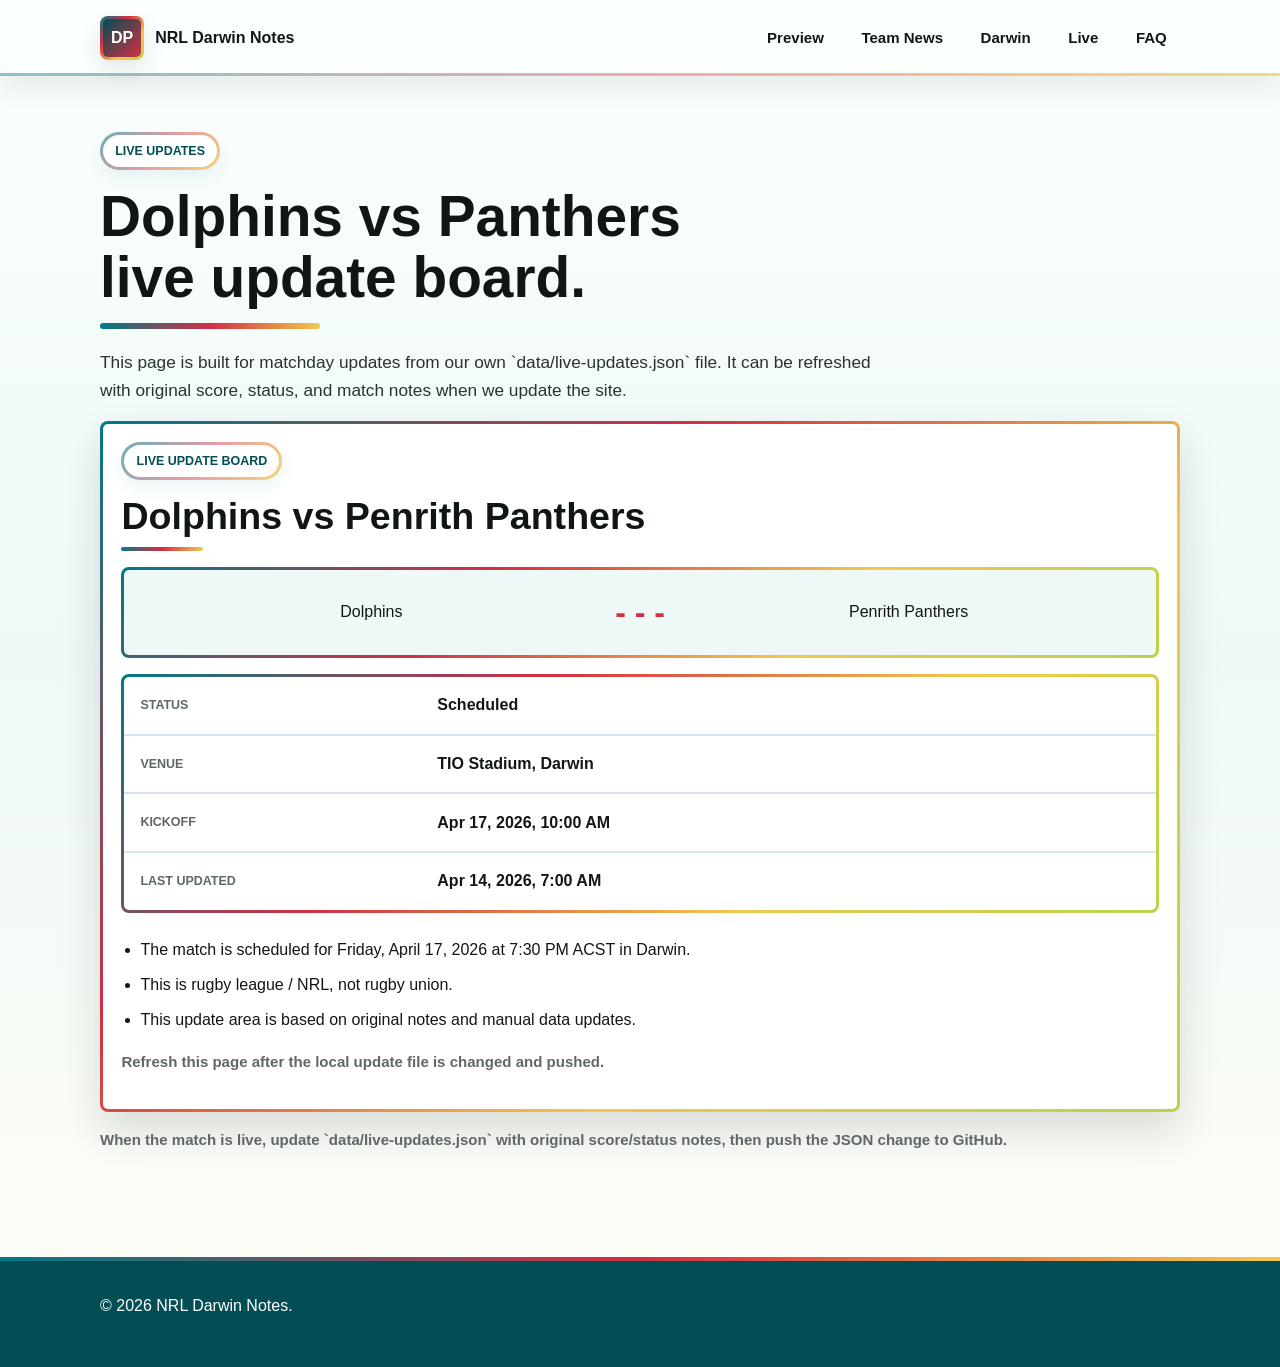
==== pages/live-updates.html @ 0f20f5aa "Initial Dolphins Panthers NRL preview site" ====
<!doctype html>
<html lang="en">
  <head>
    <meta charset="utf-8">
    <meta name="viewport" content="width=device-width, initial-scale=1">
    <meta name="google-site-verification" content="zPeMqoo2h3M_oqIertTkiu1rAj5quQBwW_J42bXbuFM">
    <title>Dolphins vs Panthers Live Updates Board</title>
    <meta name="description" content="Live update board for Dolphins vs Penrith Panthers using local original notes and a JSON data file.">
    <link rel="canonical" href="https://zeshanalikhan.github.io/dolphins-panthers-nrl-preview/pages/live-updates.html">
    <link rel="stylesheet" href="../styles.css">
  </head>
  <body>
    <header class="site-header">
      <div class="nav-wrap">
        <a class="brand" href="../index.html"><span class="brand-mark">DP</span><span>NRL Darwin Notes</span></a>
        <nav class="nav-links" aria-label="Main navigation">
          <a href="match-preview.html">Preview</a>
          <a href="team-news.html">Team News</a>
          <a href="darwin-match.html">Darwin</a>
          <a href="live-updates.html">Live</a>
          <a href="faq.html">FAQ</a>
        </nav>
      </div>
    </header>
    <main>
      <article class="article">
        <span class="eyebrow">Live updates</span>
        <h1>Dolphins vs Panthers live update board.</h1>
        <p class="lede">This page is built for matchday updates from our own `data/live-updates.json` file. It can be refreshed with original score, status, and match notes when we update the site.</p>
        <div data-live-root>
          <div class="live-card">
            <p class="eyebrow">Live update board</p>
            <h2>Loading match board</h2>
            <p>If the board does not load, the match is scheduled for Friday, April 17, 2026 at 7:30 PM ACST at TIO Stadium.</p>
          </div>
        </div>
        <p class="small-note">When the match is live, update `data/live-updates.json` with original score/status notes, then push the JSON change to GitHub.</p>
      </article>
    </main>
    <footer class="site-footer"><div class="footer-inner"><p>&copy; <span data-year>2026</span> NRL Darwin Notes.</p></div></footer>
    <script src="../app.js" defer></script>
  </body>
</html>
---- styles.css ----
:root {
  --ink: #121616;
  --paper: #fbfffd;
  --panel: #ffffff;
  --muted: #5f6767;
  --line: #1c2c2c;
  --line-soft: #bfd1ce;
  --aqua: #007a87;
  --aqua-deep: #034d55;
  --coral: #d22f43;
  --lime: #b7d44a;
  --sun: #f1c84c;
  --mint: #eef9f7;
  --border-sport: linear-gradient(135deg, var(--aqua), var(--coral), var(--sun), var(--lime));
  --border-soft: linear-gradient(135deg, rgba(0, 122, 135, 0.6), rgba(210, 47, 67, 0.48), rgba(241, 200, 76, 0.75));
  --shadow: 0 18px 42px rgba(18, 22, 22, 0.14);
  --soft-shadow: 0 10px 24px rgba(18, 22, 22, 0.1);
}

* {
  box-sizing: border-box;
}

html {
  scroll-behavior: smooth;
}

body {
  margin: 0;
  background: linear-gradient(180deg, #fbfffd 0%, #eef9f7 48%, #fffdf6 100%);
  color: var(--ink);
  font-family: Arial, Helvetica, sans-serif;
  line-height: 1.65;
}

img {
  display: block;
  max-width: 100%;
}

a {
  color: var(--aqua-deep);
  font-weight: 800;
  text-underline-offset: 0.22em;
}

a:hover {
  color: var(--coral);
}

.skip-link {
  left: 1rem;
  position: absolute;
  top: -4rem;
  z-index: 50;
}

.skip-link:focus {
  background:
    linear-gradient(var(--sun), var(--sun)) padding-box,
    var(--border-sport) border-box;
  border: 3px solid transparent;
  color: var(--ink);
  padding: 0.75rem 1rem;
  top: 1rem;
}

.site-header {
  background: rgba(251, 255, 253, 0.96);
  box-shadow: 0 12px 26px rgba(18, 22, 22, 0.08);
  position: sticky;
  top: 0;
  z-index: 20;
}

.site-header::after {
  background: linear-gradient(90deg, rgba(0, 122, 135, 0.45), rgba(210, 47, 67, 0.4), rgba(241, 200, 76, 0.7));
  bottom: 0;
  content: "";
  height: 3px;
  left: 0;
  position: absolute;
  right: 0;
}

.nav-wrap,
.hero-inner,
.section,
.footer-inner,
.article {
  margin: 0 auto;
  max-width: 1120px;
  padding: 0 1.25rem;
}

.nav-wrap {
  align-items: center;
  display: flex;
  gap: 1rem;
  justify-content: space-between;
  min-height: 76px;
}

.brand {
  align-items: center;
  color: var(--ink);
  display: inline-flex;
  font-weight: 900;
  gap: 0.7rem;
  text-decoration: none;
}

.brand-mark {
  align-items: center;
  background:
    linear-gradient(135deg, var(--aqua-deep), var(--coral)) padding-box,
    var(--border-sport) border-box;
  border: 3px solid transparent;
  border-radius: 8px;
  box-shadow: var(--soft-shadow);
  color: #fff;
  display: inline-flex;
  height: 44px;
  justify-content: center;
  letter-spacing: 0;
  width: 44px;
}

.nav-links {
  align-items: center;
  display: flex;
  flex-wrap: wrap;
  gap: 0.7rem;
  justify-content: flex-end;
}

.nav-links a {
  border: 2px solid transparent;
  border-radius: 999px;
  color: var(--ink);
  font-size: 0.94rem;
  padding: 0.48rem 0.7rem;
  text-decoration: none;
}

.nav-links a:hover {
  background: var(--mint);
  border-color: rgba(0, 122, 135, 0.25);
}

.hero {
  padding: 3.1rem 0 2.8rem;
}

.hero-inner {
  align-items: center;
  display: grid;
  gap: 2rem;
  grid-template-columns: minmax(0, 1.03fr) minmax(300px, 0.97fr);
}

.eyebrow {
  align-items: center;
  background:
    linear-gradient(#ffffff, #ffffff) padding-box,
    var(--border-soft) border-box;
  border: 3px solid transparent;
  border-radius: 999px;
  box-shadow: 0 8px 16px rgba(0, 122, 135, 0.08);
  color: var(--aqua-deep);
  display: inline-flex;
  font-size: 0.78rem;
  font-weight: 900;
  letter-spacing: 0;
  padding: 0.36rem 0.76rem;
  text-transform: uppercase;
}

h1,
h2,
h3 {
  color: #101615;
  letter-spacing: 0;
  line-height: 1.08;
  text-wrap: balance;
}

h1 {
  font-size: 3.55rem;
  font-weight: 900;
  margin: 1rem 0 1rem;
}

h2 {
  font-size: 2.35rem;
  font-weight: 900;
  margin: 0 0 1rem;
}

h3 {
  font-size: 1.18rem;
  font-weight: 900;
  margin: 0 0 0.55rem;
}

h1::after,
h2::after {
  background: linear-gradient(90deg, var(--aqua), var(--coral), var(--sun));
  border-radius: 999px;
  content: "";
  display: block;
}

h1::after {
  height: 6px;
  margin-top: 0.9rem;
  width: min(220px, 38vw);
}

h2::after {
  height: 4px;
  margin-top: 0.65rem;
  width: 82px;
}

p {
  margin: 0 0 1rem;
}

.lede {
  color: #293332;
  font-size: 1.08rem;
  margin-top: 1.15rem;
  max-width: 780px;
}

.cta-row {
  display: flex;
  flex-wrap: wrap;
  gap: 0.8rem;
  margin: 1.5rem 0 0;
}

.button {
  align-items: center;
  background:
    linear-gradient(var(--aqua-deep), var(--aqua-deep)) padding-box,
    var(--border-sport) border-box;
  border: 3px solid transparent;
  border-radius: 8px;
  box-shadow: var(--soft-shadow);
  color: #fff;
  display: inline-flex;
  font-weight: 900;
  justify-content: center;
  min-height: 48px;
  padding: 0.75rem 1rem;
  text-decoration: none;
}

.button:hover {
  background:
    linear-gradient(var(--coral), var(--coral)) padding-box,
    var(--border-sport) border-box;
  color: #fff;
  transform: translateY(-1px);
}

.button.secondary {
  background:
    linear-gradient(#ffffff, #ffffff) padding-box,
    var(--border-sport) border-box;
  color: var(--aqua-deep);
}

.button.bonus {
  background:
    linear-gradient(var(--sun), var(--sun)) padding-box,
    var(--border-sport) border-box;
  color: var(--ink);
}

.quick-facts {
  display: grid;
  gap: 0.8rem;
  grid-template-columns: repeat(2, minmax(0, 1fr));
  margin-top: 1.25rem;
}

.quick-facts div,
.panel,
.image-frame,
.hero-card,
.info-table,
.feature-band,
.live-card {
  background:
    linear-gradient(var(--panel), var(--panel)) padding-box,
    var(--border-sport) border-box;
  border: 3px solid transparent;
  border-radius: 8px;
  box-shadow: var(--shadow);
}

.quick-facts div {
  padding: 0.9rem;
}

.quick-facts span,
.info-table span {
  color: var(--muted);
  display: block;
  font-size: 0.78rem;
  font-weight: 900;
  letter-spacing: 0;
  text-transform: uppercase;
}

.quick-facts strong {
  display: block;
  margin-top: 0.18rem;
}

.hero-card {
  overflow: hidden;
  position: relative;
}

.hero-card img,
.image-frame img {
  width: 100%;
}

.scoreboard {
  align-items: center;
  background: linear-gradient(135deg, #ffffff, #edf9f7);
  border-top: 3px solid transparent;
  border-image: linear-gradient(90deg, var(--aqua), var(--coral), var(--sun)) 1;
  display: grid;
  gap: 0.7rem;
  grid-template-columns: 1fr auto 1fr;
  padding: 1rem;
}

.scoreboard div {
  align-items: center;
  display: flex;
  gap: 0.55rem;
  font-weight: 900;
}

.dot {
  border: 2px solid rgba(0, 122, 135, 0.55);
  border-radius: 50%;
  display: inline-flex;
  height: 16px;
  width: 16px;
}

.dolphins {
  background: var(--aqua);
}

.panthers {
  background: var(--coral);
}

.section {
  padding-bottom: 3rem;
}

.two-col {
  align-items: center;
  display: grid;
  gap: 2rem;
  grid-template-columns: minmax(0, 0.95fr) minmax(300px, 1.05fr);
}

.image-frame {
  margin: 0;
  overflow: hidden;
}

.image-frame figcaption {
  border-top: 3px solid transparent;
  border-image: linear-gradient(90deg, var(--aqua), var(--coral), var(--sun)) 1;
  color: var(--muted);
  font-size: 0.9rem;
  font-weight: 700;
  padding: 0.85rem 1rem;
}

.card-grid {
  display: grid;
  gap: 1rem;
  grid-template-columns: repeat(3, minmax(0, 1fr));
}

.card-grid.two {
  grid-template-columns: repeat(2, minmax(0, 1fr));
  margin: 1.5rem 0;
}

.panel,
.live-card {
  padding: 1.15rem;
}

.feature-band {
  align-items: center;
  background:
    linear-gradient(135deg, #ffffff, #edf9f7) padding-box,
    var(--border-sport) border-box;
  display: flex;
  gap: 1.5rem;
  justify-content: space-between;
  padding: 1.35rem;
}

.article {
  padding-bottom: 3.5rem;
  padding-top: 3.5rem;
}

.article .panel {
  margin-bottom: 1rem;
}

.info-table {
  display: grid;
  margin: 1.5rem 0;
  overflow: hidden;
}

.info-table div {
  align-items: center;
  border-bottom: 2px solid rgba(0, 122, 135, 0.18);
  display: grid;
  gap: 1rem;
  grid-template-columns: minmax(130px, 0.4fr) 1fr;
  padding: 0.95rem 1rem;
}

.info-table div:last-child {
  border-bottom: 0;
}

.info-table.compact {
  box-shadow: none;
  margin-top: 1rem;
}

.score-strip {
  align-items: center;
  background:
    linear-gradient(var(--mint), var(--mint)) padding-box,
    var(--border-sport) border-box;
  border: 3px solid transparent;
  border-radius: 8px;
  display: grid;
  gap: 0.8rem;
  grid-template-columns: 1fr auto 1fr;
  margin: 1rem 0;
  padding: 1rem;
  text-align: center;
}

.score-strip strong {
  color: var(--coral);
  font-size: 2rem;
}

.note-list {
  margin: 1rem 0;
  padding-left: 1.2rem;
}

.note-list li {
  margin-bottom: 0.55rem;
}

.small-note {
  color: var(--muted);
  font-size: 0.94rem;
  font-weight: 700;
  margin-top: 1rem;
}

.stat-list {
  display: grid;
  gap: 0.75rem;
  margin: 1rem 0 1.5rem;
}

.stat-list p {
  background:
    linear-gradient(#ffffff, #ffffff) padding-box,
    var(--border-soft) border-box;
  border: 2px solid transparent;
  border-radius: 8px;
  box-shadow: var(--soft-shadow);
  margin: 0;
  padding: 0.9rem 1rem;
}

.faq-list h2 {
  font-size: 1.4rem;
}

.site-footer {
  background: var(--aqua-deep);
  border-top: 4px solid transparent;
  border-image: linear-gradient(90deg, var(--aqua), var(--coral), var(--sun)) 1;
  color: #fff;
  margin-top: 2rem;
  padding: 2rem 0;
}

.site-footer a {
  color: #fff;
}

.footer-inner {
  align-items: center;
  display: flex;
  gap: 1rem;
  justify-content: space-between;
}

.bonus-link-wrap {
  margin: 1rem auto 0;
  max-width: 1120px;
  padding: 0 1.25rem;
}

.bonus-link {
  color: #ffe780;
}

.error-page {
  display: grid;
  min-height: 100vh;
  place-items: center;
  padding: 1.25rem;
}

.centered {
  max-width: 680px;
  text-align: center;
}

@media (max-width: 860px) {
  .hero-inner,
  .two-col,
  .card-grid,
  .card-grid.two,
  .feature-band {
    grid-template-columns: 1fr;
  }

  .feature-band {
    display: grid;
  }

  h1 {
    font-size: 2.7rem;
  }

  h2 {
    font-size: 2rem;
  }

  .quick-facts {
    grid-template-columns: 1fr;
  }

  .footer-inner,
  .nav-wrap {
    align-items: flex-start;
    flex-direction: column;
    padding-bottom: 1rem;
    padding-top: 1rem;
  }

  .nav-links {
    justify-content: flex-start;
  }
}

@media (max-width: 540px) {
  .hero {
    padding-top: 2.3rem;
  }

  h1 {
    font-size: 2.25rem;
  }

  .scoreboard,
  .score-strip,
  .info-table div {
    grid-template-columns: 1fr;
  }

  .scoreboard strong {
    justify-self: start;
  }

  .score-strip {
    text-align: left;
  }
}
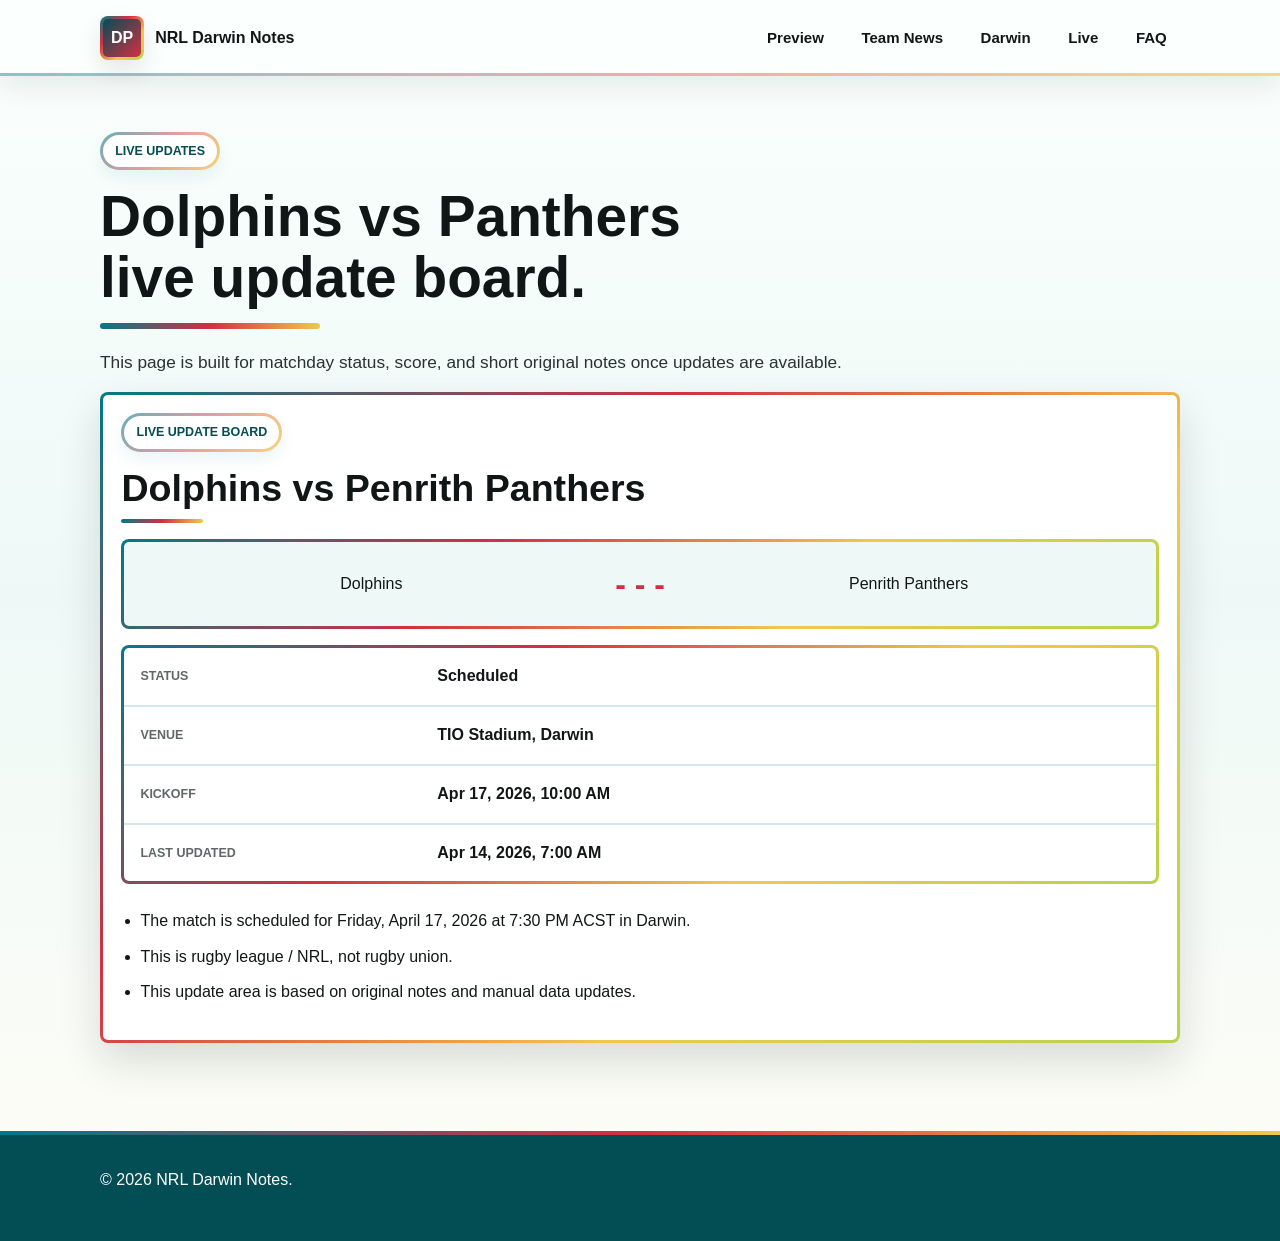
==== commit 52c7fd9a: "Remove internal update instructions from live page" ====
--- a/pages/live-updates.html
+++ b/pages/live-updates.html
@@ -26,7 +26,7 @@
       <article class="article">
         <span class="eyebrow">Live updates</span>
         <h1>Dolphins vs Panthers live update board.</h1>
-        <p class="lede">This page is built for matchday updates from our own `data/live-updates.json` file. It can be refreshed with original score, status, and match notes when we update the site.</p>
+        <p class="lede">This page is built for matchday status, score, and short original notes once updates are available.</p>
         <div data-live-root>
           <div class="live-card">
             <p class="eyebrow">Live update board</p>
@@ -34,7 +34,6 @@
             <p>If the board does not load, the match is scheduled for Friday, April 17, 2026 at 7:30 PM ACST at TIO Stadium.</p>
           </div>
         </div>
-        <p class="small-note">When the match is live, update `data/live-updates.json` with original score/status notes, then push the JSON change to GitHub.</p>
       </article>
     </main>
     <footer class="site-footer"><div class="footer-inner"><p>&copy; <span data-year>2026</span> NRL Darwin Notes.</p></div></footer>
